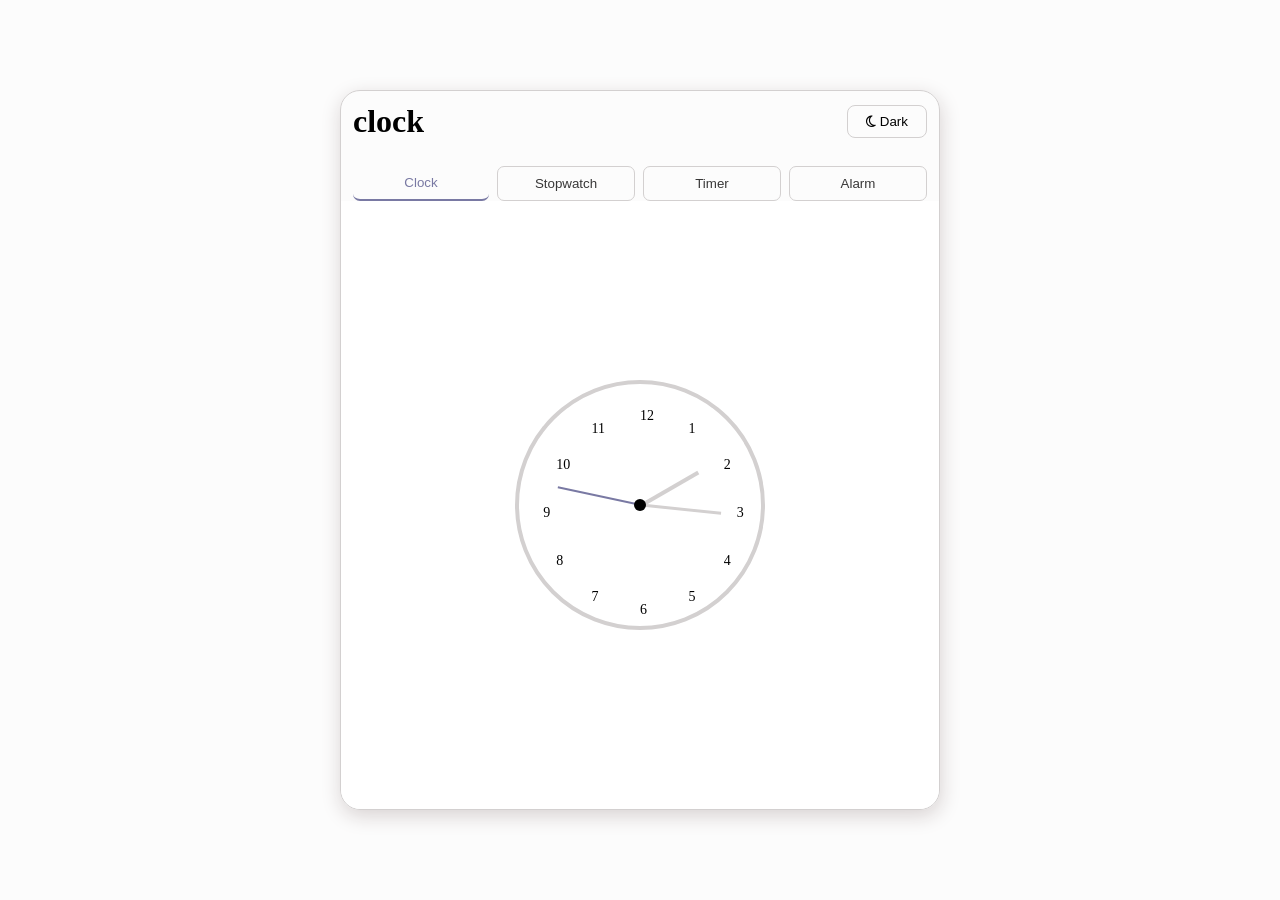
==== index.html @ 6a098746 "first commit" ====
<!doctype html>
<html lang="en">
  <head>
    <meta charset="UTF-8" />
    <meta name="viewport" content="width=device-width, initial-scale=1.0" />
    <title>web clock</title>
    <link
      rel="stylesheet"
      href="https://cdnjs.cloudflare.com/ajax/libs/font-awesome/6.5.0/css/all.min.css"
      integrity="sha512-Avb2QiuDEEvB4bZJYdft2mNjVShBftLdPG8FJ0V7irTLQ8Uo0qcPxh4Plq7G5tGm0rU+1SPhVotteLpBERwTkw=="
      crossorigin="anonymous"
      referrerpolicy="no-referrer"
    />
    <link rel="stylesheet" href="style.css" />
    <script defer src="script.js"></script>
  </head>
  <body>
    <main class="container">
      <div class="header">
        <h1>clock</h1>
        <button class="background-change">
          <i class="fa-regular fa-moon"></i> <span>Dark</span>
        </button>
      </div>
      <nav>
        <button class="tab active" data-target="clock-sec" id="clock-btn">
          Clock
        </button>
        <button class="tab" data-target="stopwatch-sec" id="stopwatch-btn">
          Stopwatch
        </button>
        <button class="tab" data-target="timer-sec" id="timer-btn">
          Timer
        </button>
        <button class="tab" data-target="alarm-sec" id="alarm-btn">
          Alarm
        </button>
      </nav>
      <div class="main-content">
        <div class="section" id="clock-sec">
          <div class="clock-face">
            <div class="hand hour"></div>
            <div class="hand minute"></div>
            <div class="hand second"></div>
            <div class="center-dot"></div>
          </div>
        </div>
        <div class="section hidden" id="stopwatch-sec">oga i know say you go check here too fool 🤣🤣🤣🤣. go buy clock</div>
        <div class="section hidden" id="timer-sec">you still get mind check here after the first one, you nor really get sense 😂😂😂😂</div>
        <div class="section hidden" id="alarm-sec">you finaly made it to the last one, your papa 😂😂😂😂</div>
      </div>
    </main>
  </body>
</html>
---- style.css ----
:root{
    --bg-color: rgba(243, 243, 243, 0.212);
    --card-color: rgba(248, 248, 248, 0.171);
    --surface-color:rgb(255, 255, 255);
    --text-color: rgb(0, 0, 0);
    --text-subtitle-color:rgb(59, 59, 59);
    --hover-color:rgb(255, 255, 255);
    --border-color:rgb(211, 208, 208);
    --accent-color:rgb(121, 121, 163);
    --box-shadow: rgb(216, 210, 210);
    --tab-color: rgb(56, 55, 55);
}

.dark{
    --bg-color: rgb(0, 0, 0);
    --card-color: rgb(37, 37, 37);
    --surface-color:rgb(0, 0, 0);
    --text-color: rgb(241, 241, 241);
    --text-subtitle-color:rgb(211, 210, 210);
    --hover-color: rgb(82, 80, 80);
    --border-color:rgb(83, 83, 83);
    --accent-color:rgb(223, 15, 15);
    --box-shadow: rgb(122, 118, 118);
    --tab-color: rgb(117, 116, 116);
}

*{
    margin: 0;
    padding: 0;
    box-sizing: border-box;
}

body{
    background-color: var(--bg-color);
    color: var(--text-color);
    min-height: 100vh;
    display: flex;
    justify-content: center;
    align-items: center;
}

.container{
    width: 80%;
    max-width: 600px;
    min-height: 80vh;
    border: 1px solid var(--border-color);
    border-radius: 20px;
    background-color: var(--card-color);
    box-shadow: 1px 6px 20px var(--box-shadow);
    display: flex;
    flex-direction: column;
}

.header{
    display: flex;
    align-items: center;
    justify-content: space-between;
    padding: 12px;
}

.background-change{
    width: 80px;
    padding: 8px 0px;
    background-color: transparent;
    gap: 4px;
    color: var(--text-color);
    border-radius: 8px;
    border: 1px solid var(--border-color);
}

nav{
    display: flex;
    align-items: center;
    justify-content: space-between; 
    margin-top: 14px; 
    padding: 0 12px;
    gap: 8px;
}



.tab{
    flex: 1;
    padding: 9px 10px;
    border-radius: 7px;
    border: 1px solid var(--border-color);
    background-color: transparent;
    cursor: pointer;
    color: var(--tab-color);
}

.active{
    color: var(--accent-color);
    background-color: transparent;
    border: none;
    border-bottom: 2px solid var(--accent-color);
    
}

.tab:hover{
    background-color: var(--hover-color);
}

.main-content{
    background-color: var(--surface-color);
    padding: 16px;
    border-radius: 0 0 20px 20px;
    flex: 1;
    display: flex;
    justify-content: center;
    align-items: center;
    position: relative;
    
}

.hidden{
    display: none;
}

.clock-face{
    width: 250px;
    height: 250px;
    border: 4px solid var(--border-color);
    border-radius: 50%;
    position: relative;
}

.second{
    position: absolute;
    width: 2px;
    height: 85px;
    background-color: var(--accent-color);
    left: 50%;
    bottom:50%;
    transform: translateX(-50%);
    transform-origin: bottom center;
}

.minute{
    position: absolute;
    width: 3px;
    height: 80px;
    background-color: var(--border-color);
    left: 50%;
    bottom:50%;
    transform: translateX(-50%);
    transform-origin: bottom center;
}

.hour{
    position: absolute;
    width: 4px;
    height: 65px;
    background-color: var(--border-color);
    left: 50%;
    bottom: 50%;
    transform: translateX(-50%);
    transform-origin: bottom center;
}

.center-dot{
   position: absolute;
    width: 12px;
    height: 12px;
    background-color: var(--text-color);
    left: 50%;
    bottom: 50%;
    border-radius: 50%; 
    transform: translate(-50%, 50%);
    z-index: 10;
}

.clock-number {
    position: absolute;
    font-size: 14px;
    color: var(--text-color);
    display: flex;
    justify-content: center;
    align-items: center;
   
}
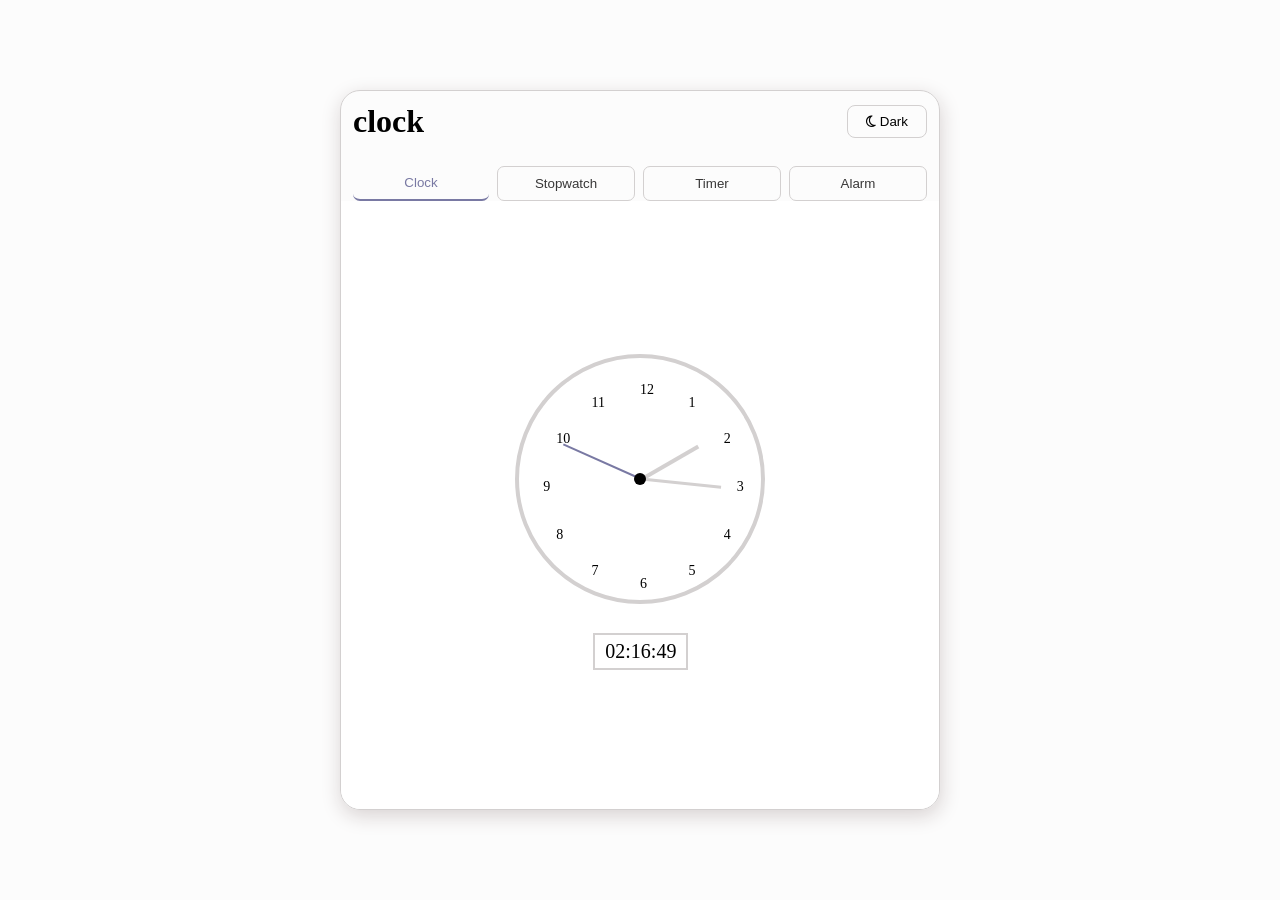
==== commit 4ed3630f: "second commit" ====
--- a/index.html
+++ b/index.html
@@ -43,6 +43,7 @@
             <div class="hand minute"></div>
             <div class="hand second"></div>
             <div class="center-dot"></div>
+            <div class="digital-time">today</div>
           </div>
         </div>
         <div class="section hidden" id="stopwatch-sec">oga i know say you go check here too fool 🤣🤣🤣🤣. go buy clock</div>
--- a/style.css
+++ b/style.css
@@ -20,7 +20,7 @@
     --hover-color: rgb(82, 80, 80);
     --border-color:rgb(83, 83, 83);
     --accent-color:rgb(223, 15, 15);
-    --box-shadow: rgb(122, 118, 118);
+    --box-shadow: rgb(31, 30, 30);
     --tab-color: rgb(117, 116, 116);
 }
 
@@ -123,6 +123,7 @@
     border: 4px solid var(--border-color);
     border-radius: 50%;
     position: relative;
+    margin-top: -52px;
 }
 
 .second{
@@ -178,4 +179,14 @@
     justify-content: center;
     align-items: center;
    
+}
+
+.digital-time{
+    position: absolute;
+    bottom: 0px;
+    right: 30%;
+    margin-bottom: -70px;
+    font-size: 20px;
+    border: 2px solid var(--border-color);
+    padding: 5px 10px;
 }
